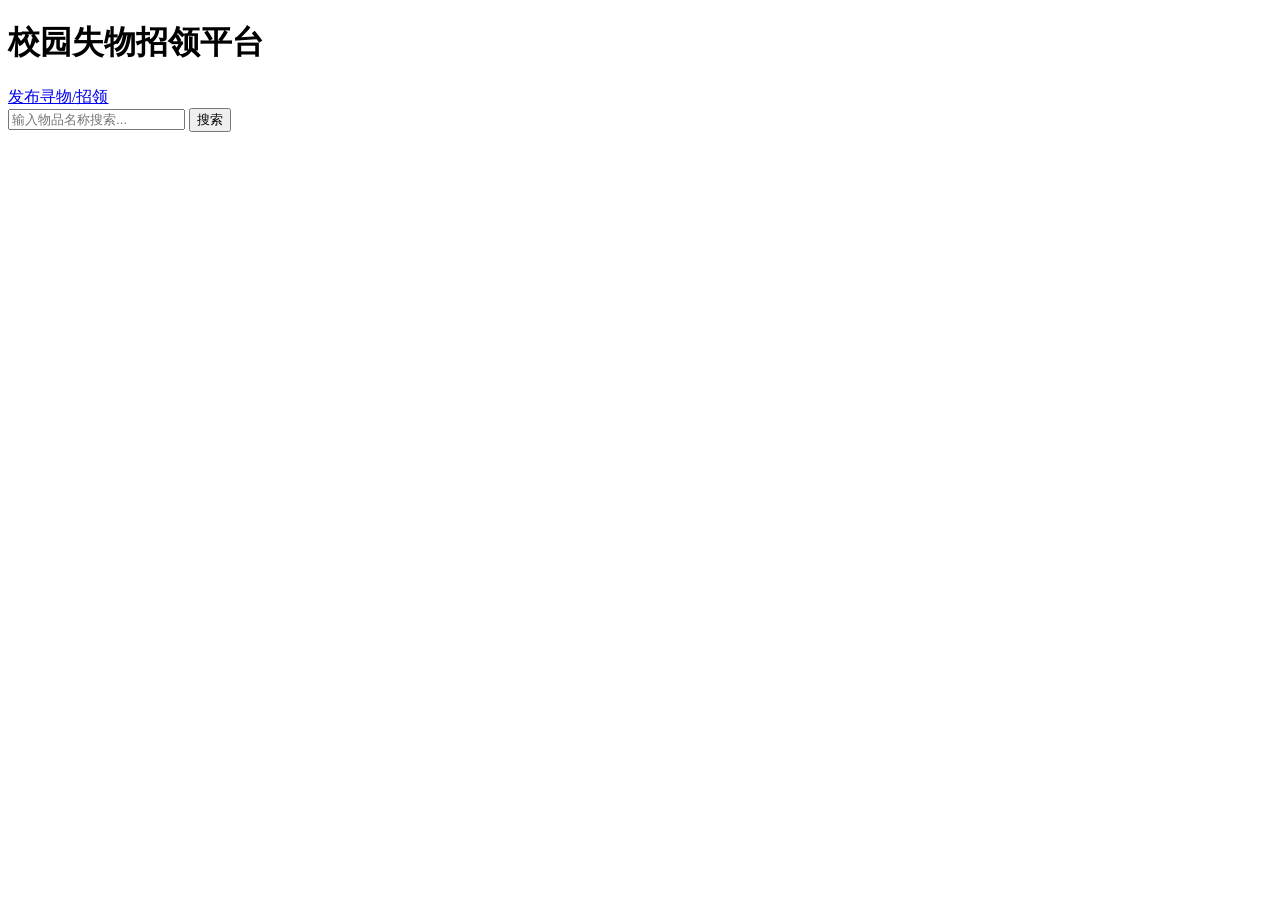
==== index.html @ 50cb553f "feat(page): 上传全套页面与基础逻辑代码" ====
<!DOCTYPE html>
<html lang="zh-CN">
<head>
    <meta charset="UTF-8">
    <title>校园失物招领</title>
    <link rel="stylesheet" href="css/style.css">
</head>
<body>
    <div class="container">
        <header>
            <h1>校园失物招领平台</h1>
            <a href="publish.html" class="btn">发布寻物/招领</a>
        </header>
        <div class="search-box">
            <input type="text" id="searchInput" placeholder="输入物品名称搜索...">
            <button onclick="searchList()">搜索</button>
        </div>
        <div id="listWrap" class="list-wrap">
            <!-- js渲染卡片 -->
        </div>
    </div>
    <script src="js/main.js"></script>
    <script>
        window.onload = renderList;
    </script>
</body>
</html>
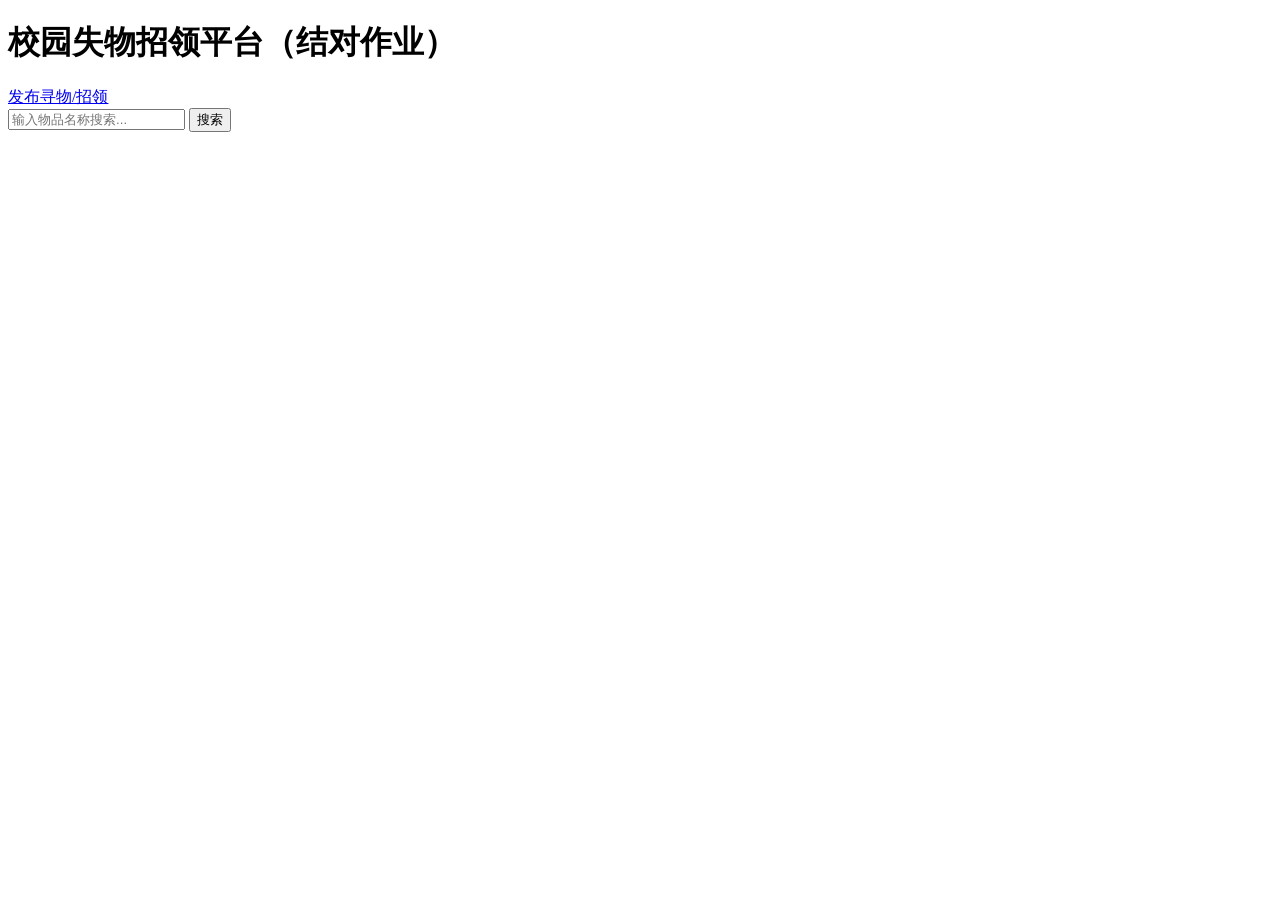
==== commit 83bad3fd: "feat(ui): 修改首页标题文字" ====
--- a/index.html
+++ b/index.html
@@ -8,7 +8,7 @@
 <body>
     <div class="container">
         <header>
-            <h1>校园失物招领平台</h1>
+            <h1>校园失物招领平台（结对作业）</h1>
             <a href="publish.html" class="btn">发布寻物/招领</a>
         </header>
         <div class="search-box">
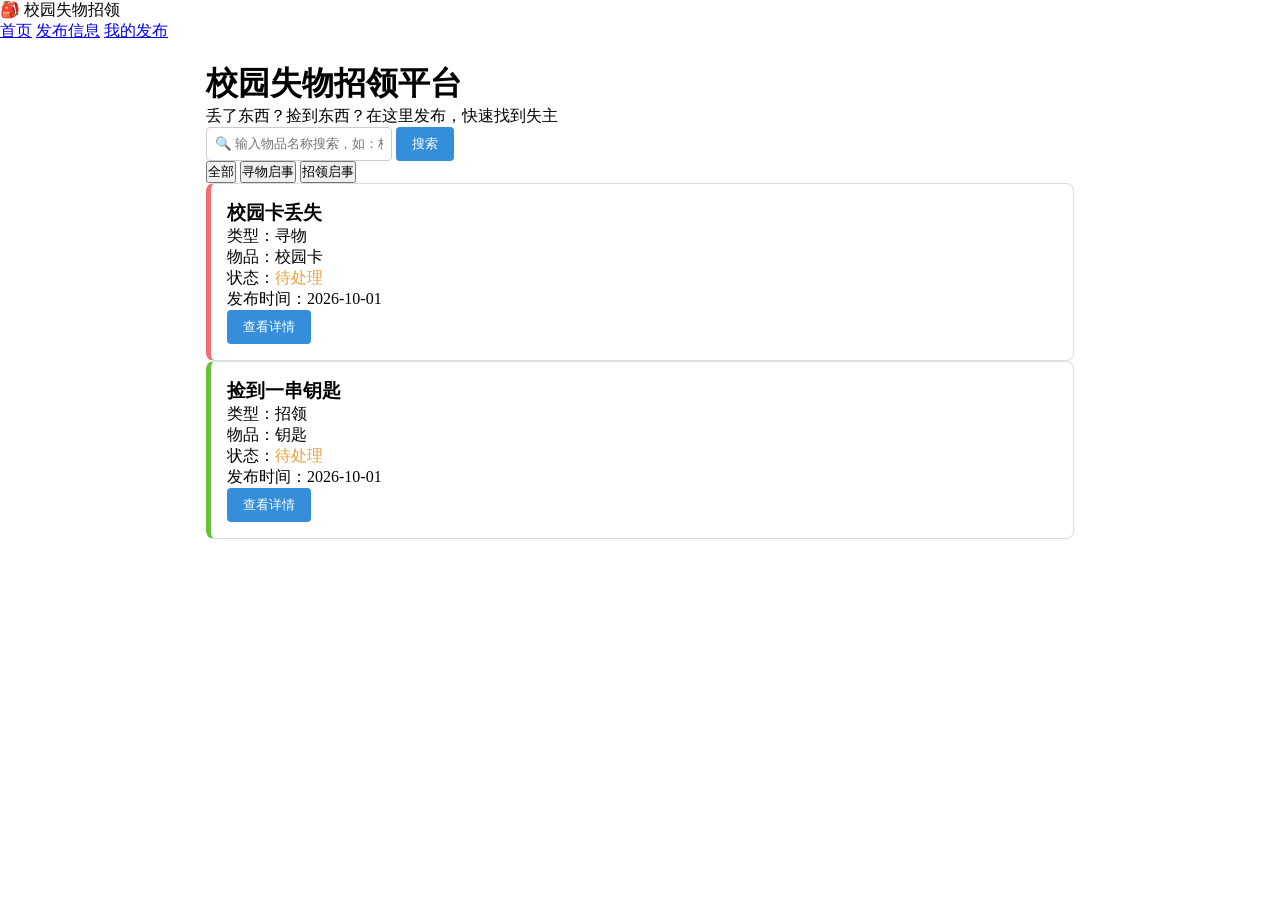
==== commit 8499e754: "feat: 升级完整功能，新增我的发布页面、标签筛选、美化界面" ====
--- a/index.html
+++ b/index.html
@@ -2,26 +2,47 @@
 <html lang="zh-CN">
 <head>
     <meta charset="UTF-8">
-    <title>校园失物招领</title>
+    <title>校园失物招领平台</title>
     <link rel="stylesheet" href="css/style.css">
 </head>
 <body>
+    <nav class="nav">
+        <div class="nav-inner">
+            <span class="logo">🎒 校园失物招领</span>
+            <div class="nav-links">
+                <a href="index.html" class="active">首页</a>
+                <a href="publish.html">发布信息</a>
+                <a href="myposts.html">我的发布</a>
+            </div>
+        </div>
+    </nav>
+
     <div class="container">
-        <header>
-            <h1>校园失物招领平台（结对作业）</h1>
-            <a href="publish.html" class="btn">发布寻物/招领</a>
-        </header>
-        <div class="search-box">
-            <input type="text" id="searchInput" placeholder="输入物品名称搜索...">
-            <button onclick="searchList()">搜索</button>
+        <div class="hero">
+            <h1>校园失物招领平台</h1>
+            <p class="subtitle">丢了东西？捡到东西？在这里发布，快速找到失主</p>
         </div>
-        <div id="listWrap" class="list-wrap">
-            <!-- js渲染卡片 -->
+
+        <div class="search-bar">
+            <input type="text" id="searchInput" placeholder="🔍 输入物品名称搜索，如：校园卡、钥匙...">
+            <button class="btn btn-primary" onclick="searchList()">搜索</button>
+        </div>
+
+        <div class="tabs">
+            <button class="tab active" onclick="switchTab('all',this)">全部</button>
+            <button class="tab" onclick="switchTab('lost',this)">寻物启事</button>
+            <button class="tab" onclick="switchTab('found',this)">招领启事</button>
+        </div>
+
+        <div id="listWrap" class="card-grid">
+            <p class="empty-tip">加载中...</p>
         </div>
     </div>
+
     <script src="js/main.js"></script>
     <script>
-        window.onload = renderList;
+        let currentTab = 'all';
+        window.onload = function(){ renderList(); };
     </script>
 </body>
 </html>
--- a/css/style.css
+++ b/css/style.css
@@ -0,0 +1,20 @@
+*{margin:0;padding:0;box-sizing:border-box;font-family:Microsoft Yahei;}
+.container{max-width:900px;margin:20px auto;padding:0 16px;}
+header{display:flex;justify-content:space-between;align-items:center;margin-bottom:20px}
+.btn{display:inline-block;padding:8px 16px;background:#348eda;color:#fff;text-decoration:none;border:none;border-radius:4px;cursor:pointer}
+.back-btn{background:#777}
+.submit-btn{width:100%;margin-top:10px}
+.search-box{display:flex;gap:8px;margin-bottom:24px}
+#searchInput{flex:1;padding:8px;border:1px solid #ccc;border-radius:4px}
+.list-wrap{display:grid;grid-template-columns:1fr 1fr;gap:16px}
+.card{border:1px solid #ddd;padding:16px;border-radius:8px}
+.card-lost{border-left:5px solid #f56c6c}
+.card-found{border-left:5px solid #67c23a}
+.form-item{margin:12px 0}
+.form-item label{display:block;margin-bottom:4px}
+.form-item input,.form-item textarea,.form-item select{width:100%;padding:8px;border:1px solid #ccc;border-radius:4px}
+#detailBox{border:1px solid #ddd;padding:20px;border-radius:8px}
+.status-pending{color:#e6a23c}
+.status-found{color:#67c23a}
+.status-returned{color:#409eff}
+.copy-btn{margin-top:10px;background:#909399}
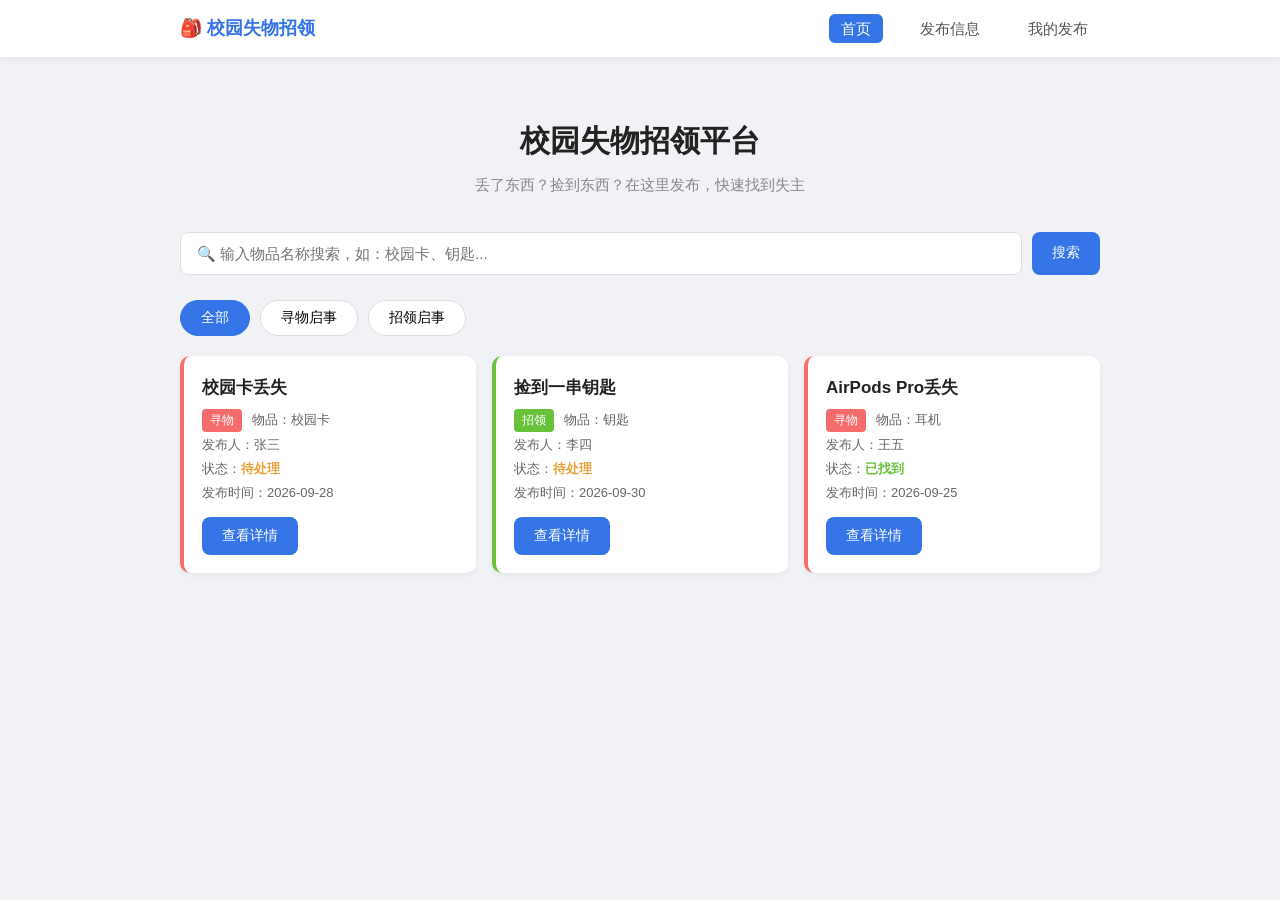
==== commit 3ab0bb84: "fix(index): 移除内联脚本中与 js/main.js 重复声明的 currentTab，修复首页列表无法渲染" ====
--- a/index.html
+++ b/index.html
@@ -41,7 +41,6 @@
 
     <script src="js/main.js"></script>
     <script>
-        let currentTab = 'all';
         window.onload = function(){ renderList(); };
     </script>
 </body>
--- a/css/style.css
+++ b/css/style.css
@@ -1,20 +1,75 @@
-*{margin:0;padding:0;box-sizing:border-box;font-family:Microsoft Yahei;}
-.container{max-width:900px;margin:20px auto;padding:0 16px;}
-header{display:flex;justify-content:space-between;align-items:center;margin-bottom:20px}
-.btn{display:inline-block;padding:8px 16px;background:#348eda;color:#fff;text-decoration:none;border:none;border-radius:4px;cursor:pointer}
-.back-btn{background:#777}
-.submit-btn{width:100%;margin-top:10px}
-.search-box{display:flex;gap:8px;margin-bottom:24px}
-#searchInput{flex:1;padding:8px;border:1px solid #ccc;border-radius:4px}
-.list-wrap{display:grid;grid-template-columns:1fr 1fr;gap:16px}
-.card{border:1px solid #ddd;padding:16px;border-radius:8px}
-.card-lost{border-left:5px solid #f56c6c}
-.card-found{border-left:5px solid #67c23a}
-.form-item{margin:12px 0}
-.form-item label{display:block;margin-bottom:4px}
-.form-item input,.form-item textarea,.form-item select{width:100%;padding:8px;border:1px solid #ccc;border-radius:4px}
-#detailBox{border:1px solid #ddd;padding:20px;border-radius:8px}
-.status-pending{color:#e6a23c}
-.status-found{color:#67c23a}
-.status-returned{color:#409eff}
-.copy-btn{margin-top:10px;background:#909399}
+*{margin:0;padding:0;box-sizing:border-box;font-family:"Microsoft YaHei","PingFang SC",sans-serif;}
+body{background:#f0f2f5;color:#333;line-height:1.6;}
+
+/* 顶部导航 */
+.nav{background:#fff;box-shadow:0 2px 8px rgba(0,0,0,0.06);position:sticky;top:0;z-index:100;}
+.nav-inner{max-width:960px;margin:0 auto;padding:14px 20px;display:flex;justify-content:space-between;align-items:center;}
+.logo{font-size:18px;font-weight:bold;color:#3474e6;}
+.nav-links a{margin-left:20px;text-decoration:none;color:#555;font-size:15px;padding:6px 12px;border-radius:6px;}
+.nav-links a:hover{background:#eef4ff;color:#3474e6;}
+.nav-links a.active{background:#3474e6;color:#fff;}
+
+/* 容器 */
+.container{max-width:960px;margin:30px auto;padding:0 20px;}
+
+/* 首页头图 */
+.hero{text-align:center;padding:30px 0 10px;}
+.hero h1{font-size:30px;color:#222;margin-bottom:8px;}
+.subtitle{color:#888;font-size:15px;}
+
+/* 搜索栏 */
+.search-bar{display:flex;gap:10px;margin:25px 0;}
+.search-bar input{flex:1;padding:12px 16px;border:1px solid #ddd;border-radius:8px;font-size:15px;outline:none;}
+.search-bar input:focus{border-color:#3474e6;}
+
+/* 按钮 */
+.btn{display:inline-block;padding:10px 20px;border:none;border-radius:8px;cursor:pointer;font-size:14px;text-decoration:none;transition:all .2s;}
+.btn-primary{background:#3474e6;color:#fff;}
+.btn-primary:hover{background:#2359bd;}
+.btn-block{width:100%;margin-top:15px;padding:13px;font-size:16px;}
+.btn-green{background:#67c23a;color:#fff;}
+.btn-orange{background:#e6a23c;color:#fff;}
+.btn-gray{background:#909399;color:#fff;}
+
+/* 标签页 */
+.tabs{display:flex;gap:10px;margin-bottom:20px;}
+.tab{padding:8px 20px;border:1px solid #ddd;background:#fff;border-radius:20px;cursor:pointer;font-size:14px;}
+.tab.active{background:#3474e6;color:#fff;border-color:#3474e6;}
+
+/* 卡片网格 */
+.card-grid{display:grid;grid-template-columns:repeat(auto-fill,minmax(280px,1fr));gap:16px;}
+.card{background:#fff;border-radius:10px;padding:18px;box-shadow:0 2px 6px rgba(0,0,0,0.05);border-left:4px solid #ddd;transition:transform .2s;}
+.card:hover{transform:translateY(-2px);box-shadow:0 4px 12px rgba(0,0,0,0.08);}
+.card-lost{border-left-color:#f56c6c;}
+.card-found{border-left-color:#67c23a;}
+.card h3{font-size:17px;margin-bottom:8px;color:#222;}
+.card p{font-size:13px;color:#666;margin:3px 0;}
+.tag{display:inline-block;padding:2px 8px;border-radius:4px;font-size:12px;color:#fff;margin-right:6px;}
+.tag-lost{background:#f56c6c;}
+.tag-found{background:#67c23a;}
+.status-pending{color:#e6a23c;font-weight:bold;}
+.status-found{color:#67c23a;font-weight:bold;}
+.status-returned{color:#909399;font-weight:bold;}
+
+/* 表单 */
+.form-card{background:#fff;padding:30px;border-radius:12px;box-shadow:0 2px 8px rgba(0,0,0,0.06);max-width:600px;margin:0 auto;}
+.form-card h2{margin-bottom:20px;color:#222;}
+.form-item{margin-bottom:16px;}
+.form-item label{display:block;margin-bottom:6px;font-weight:bold;font-size:14px;}
+.req{color:#f56c6c;}
+.form-item input,.form-item select,.form-item textarea{width:100%;padding:10px 12px;border:1px solid #ddd;border-radius:6px;font-size:14px;outline:none;}
+.form-item input:focus,.form-item textarea:focus{border-color:#3474e6;}
+.hint{font-size:12px;color:#999;margin-top:4px;}
+
+/* 详情页 */
+.detail-card{background:#fff;padding:30px;border-radius:12px;box-shadow:0 2px 8px rgba(0,0,0,0.06);}
+.detail-card h2{margin-bottom:15px;}
+.detail-card p{margin:10px 0;font-size:15px;}
+.detail-card .contact-line{background:#f6f9ff;padding:12px;border-radius:6px;margin:15px 0;}
+.status-actions{margin-top:20px;padding-top:20px;border-top:1px solid #eee;}
+.status-actions .btn{margin-right:10px;}
+
+/* 我的发布 */
+.my-name-box{background:#fff;padding:16px;border-radius:10px;margin-bottom:20px;display:flex;gap:10px;align-items:center;}
+.my-name-box input{flex:1;padding:10px;border:1px solid #ddd;border-radius:6px;}
+.empty-tip{text-align:center;color:#999;padding:40px 0;}
